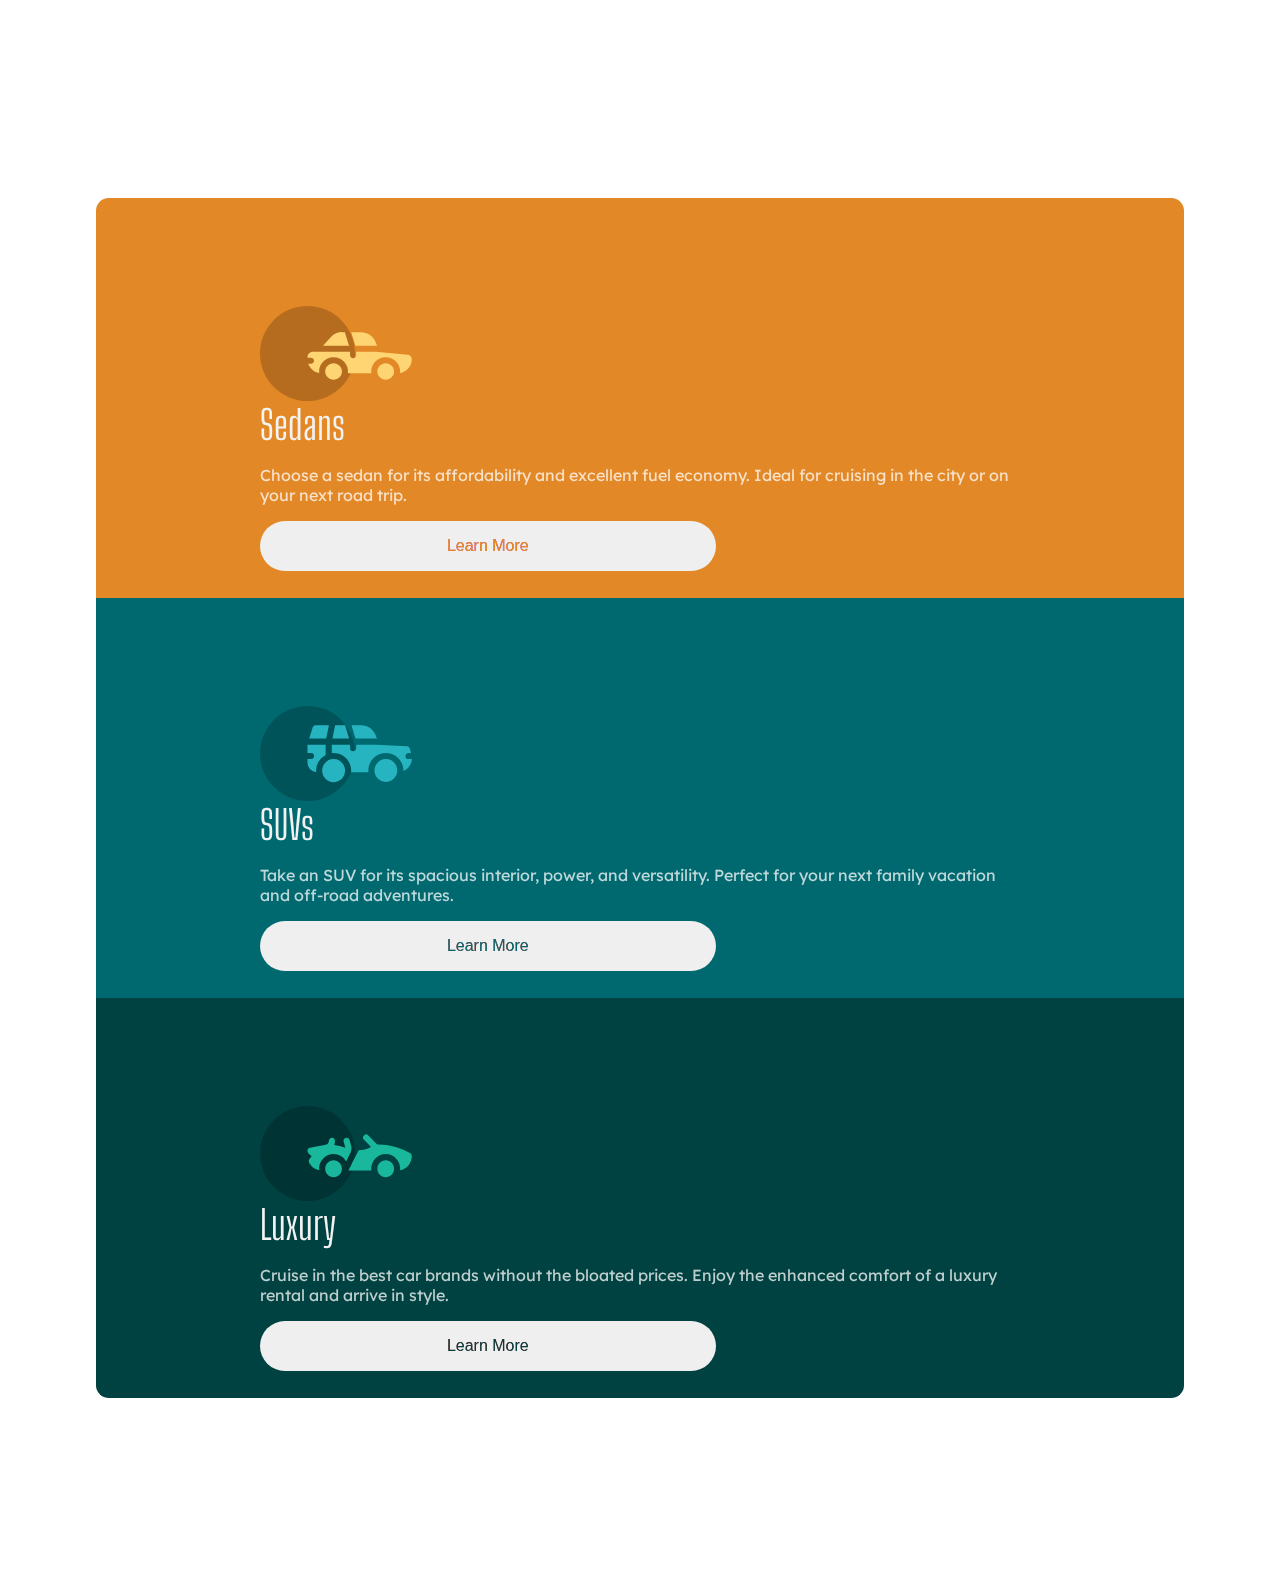
==== 3-column-preview-card-component-main/index.html @ c21ce07d "feat(3-column-preview-card): add new commponent challenge" ====
<!DOCTYPE html>
<html lang="en">
<head>
  <meta charset="UTF-8">
  <meta name="viewport" content="width=device-width, initial-scale=1.0"> <!-- displays site properly based on user's device -->

  <link rel="icon" type="image/png" sizes="32x32" href="./images/favicon-32x32.png">
  <link rel="stylesheet" href="./styles/style.css">
  <link href="https://fonts.googleapis.com/css2?family=Big+Shoulders+Display:wght@700&family=Lexend+Deca&display=swap" rel="stylesheet">
  
  <title>Frontend Mentor | 3-column preview card component</title>

</head>
<body>
  <div class="container">
    <div class="container__card container__card--orange">
      <img src="./images/icon-sedans.svg" class="container__image" />
      <span class="container__title ">Sedans</span>
      <p class="container__text">
        Choose a sedan for its affordability and excellent fuel economy. Ideal for cruising in the city 
        or on your next road trip.
      </p>
      <button class="container__button">
        <span class="container__button__text">Learn More</span>
      </button>
    </div>
    <div class="container__card container__card--cyan">
      <img src="./images/icon-suvs.svg" class="container__image" />
      <span class="container__title">SUVs</span>
      <p class="container__text">
        Take an SUV for its spacious interior, power, and versatility. Perfect for your next family vacation 
        and off-road adventures.
      </p>
      <button class="container__button">
        <span class="container__button__text">Learn More</span>
      </button>
    </div>
    <div class="container__card container__card--dark-cyan">
      <img src="./images/icon-luxury.svg" class="container__image" />
      <span class="container__title">Luxury</span>
      <p class="container__text">
        Cruise in the best car brands without the bloated prices. Enjoy the enhanced comfort of a luxury 
        rental and arrive in style.
      </p>
      <button class="container__button">
        <span class="container__button__text">Learn More</span>
      </button>
    </div>
  </div>
</body>
</html>
---- 3-column-preview-card-component-main/styles/style.css ----
* {
    box-sizing: border-box;
}

:root {
    --orange-primary: hsl(31, 77%, 52%);
    --cyan-primary: hsl(184, 100%, 22%);
    --dark-cyan-primary: hsl(179, 100%, 13%);
}

body {
    font-family: 'Lexend Deca', sans-serif;
    font-size: 1rem;
}

.container {
    width: 100%;
    display: flex;
    padding: 15% 7%;
    flex-direction: column;
}

.container__image {
    width: 20%;
}

.container__card {
    height: 400px;
    display: flex;
    flex-direction: column;
    padding: 10% 15%;
    justify-content: space-evenly;
}

.container__card--orange {
    background-color: var(--orange-primary);
    border-radius: 0.8rem 0.8rem 0 0;
}

.container__card--cyan {
    background-color: var(--cyan-primary);
}

.container__card--dark-cyan {
    background-color: var(--dark-cyan-primary);
    border-radius: 0 0 0.8rem 0.8rem;
}

.container__title {
    font-family: 'Big Shoulders Display', cursive;
    font-size: 2.5rem;
    color: hsl(0, 0%, 95%);
}

.container__text {
    color: hsla(0, 0%, 100%, 0.75);
}

.container__button {
    width: 60%;
    padding: 1rem;
    border: none;
    border-radius: 2rem;
    color: black;
    mix-blend-mode: lighten;
    font-size: 1rem;
}
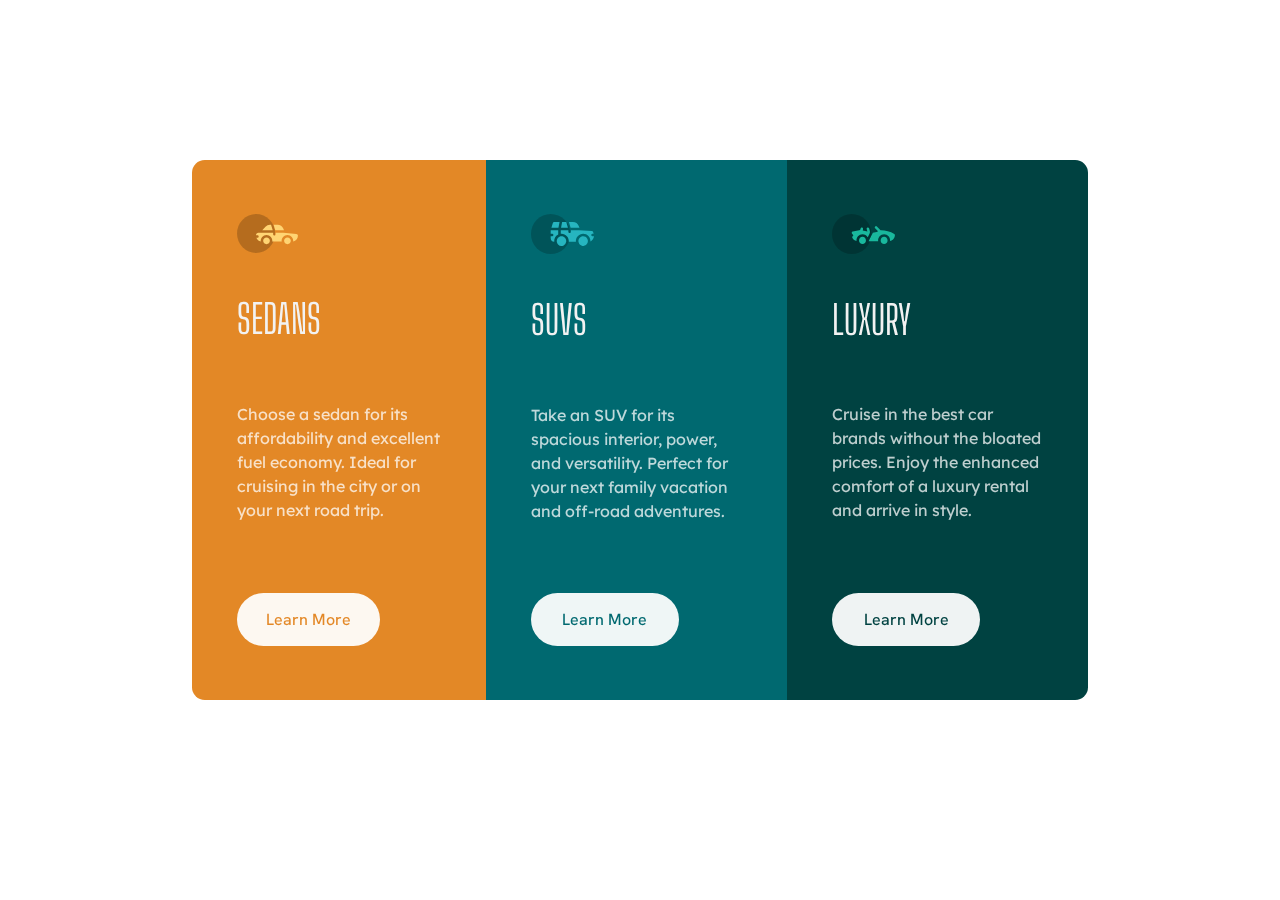
==== commit f4b9b3e9: "feat: adding desktop responsiveness" ====
--- a/3-column-preview-card-component-main/index.html
+++ b/3-column-preview-card-component-main/index.html
@@ -6,7 +6,7 @@
 
   <link rel="icon" type="image/png" sizes="32x32" href="./images/favicon-32x32.png">
   <link rel="stylesheet" href="./styles/style.css">
-  <link href="https://fonts.googleapis.com/css2?family=Big+Shoulders+Display:wght@700&family=Lexend+Deca&display=swap" rel="stylesheet">
+  <link href="https://fonts.googleapis.com/css2?family=Big+Shoulders+Display:wght@700&family=Hanken+Grotesk:wght@500&family=Lexend+Deca&display=swap" rel="stylesheet">
   
   <title>Frontend Mentor | 3-column preview card component</title>
 
--- a/3-column-preview-card-component-main/styles/style.css
+++ b/3-column-preview-card-component-main/styles/style.css
@@ -25,7 +25,7 @@
 }
 
 .container__card {
-    height: 400px;
+    height: 40vh;
     display: flex;
     flex-direction: column;
     padding: 10% 15%;
@@ -50,6 +50,7 @@
     font-family: 'Big Shoulders Display', cursive;
     font-size: 2.5rem;
     color: hsl(0, 0%, 95%);
+    text-transform: uppercase;
 }
 
 .container__text {
@@ -57,11 +58,56 @@
 }
 
 .container__button {
-    width: 60%;
+    width: 70%;
     padding: 1rem;
     border: none;
     border-radius: 2rem;
     color: black;
-    mix-blend-mode: lighten;
+    mix-blend-mode: screen;
     font-size: 1rem;
+    font-weight: 500;
+    font-family: 'Hanken Grotesk', sans-serif;
+}
+
+/* @media (min-width: 480px) and (max-width: 1025px) {
+    body {
+        background-color: blue;
+    }
+} */
+
+@media (min-width: 1025px) {
+    body {
+        margin: 0 auto;
+    }
+
+    .container {
+        box-sizing: border-box;
+        flex-direction: row;
+        width: 70%;
+        margin: 10rem auto;
+        padding: 0;
+        height: 60vh;
+    }
+
+    .container__card {
+        border-radius: 0;
+        line-height: 1.5rem;
+        height: auto;
+        padding: 3% 5%;
+        justify-content: space-around;
+    }
+
+    .container__image {
+        width: 30%;
+    }
+
+    .container__card--orange {
+        background-color: var(--orange-primary);
+        border-radius: 0.8rem 0 0 0.8rem;
+    }
+    
+    .container__card--dark-cyan {
+        background-color: var(--dark-cyan-primary);
+        border-radius: 0 0.8rem 0.8rem 0;
+    }
 }